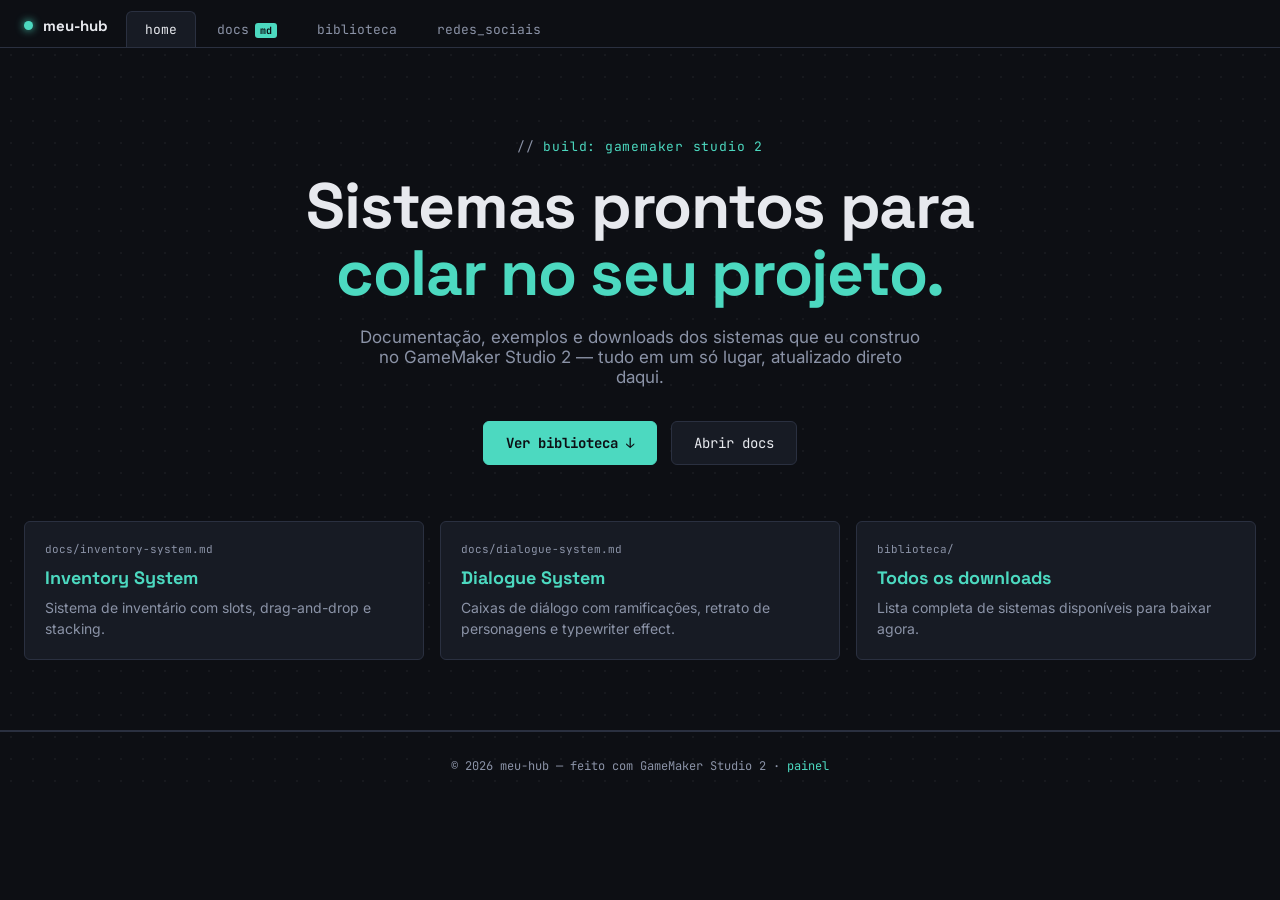
==== index.html @ 4438cae6 "Add files via upload" ====
<!DOCTYPE html>
<html lang="pt-br">
<head>
<meta charset="UTF-8">
<meta name="viewport" content="width=device-width, initial-scale=1.0">
<title>Hub de Sistemas — GameMaker Studio 2</title>
<meta name="description" content="Documentação, downloads e redes sociais de sistemas feitos em GameMaker Studio 2.">

<!-- ====== EDITE AQUI PARA CONFIGURAR O SEU SITE ======
     Troque o título, descrição e os cards abaixo pelos seus próprios sistemas.
==================================================== -->

<link rel="preconnect" href="https://fonts.googleapis.com">
<link href="https://fonts.googleapis.com/css2?family=Space+Grotesk:wght@500;700&family=Inter:wght@400;500;600&family=JetBrains+Mono:wght@400;500&display=swap" rel="stylesheet">
<link rel="stylesheet" href="style.css">
</head>
<body class="dot-grid">

<div class="topbar">
  <div class="brand"><span class="dot"></span> meu-hub</div>
  <div class="tabs">
    <a class="tab active" href="index.html">home</a>
    <a class="tab" href="docs.html">docs<span class="tag">md</span></a>
    <a class="tab" href="biblioteca.html">biblioteca</a>
    <a class="tab" href="social.html">redes_sociais</a>
  </div>
</div>

<section class="hero">
  <div class="hero-kicker">build: gamemaker studio 2</div>
  <h1>Sistemas prontos para<br><span class="accent">colar no seu projeto.</span></h1>
  <p>Documentação, exemplos e downloads dos sistemas que eu construo no GameMaker Studio 2 — tudo em um só lugar, atualizado direto daqui.</p>
  <div class="hero-actions">
    <a class="btn primary" href="biblioteca.html">Ver biblioteca ↓</a>
    <a class="btn" href="docs.html">Abrir docs</a>
  </div>

  <div class="grid-cards">
    <a class="card" href="docs.html#inventory-system">
      <div class="path">docs/inventory-system.md</div>
      <h3>Inventory System</h3>
      <p>Sistema de inventário com slots, drag-and-drop e stacking.</p>
    </a>
    <a class="card" href="docs.html#dialogue-system">
      <div class="path">docs/dialogue-system.md</div>
      <h3>Dialogue System</h3>
      <p>Caixas de diálogo com ramificações, retrato de personagens e typewriter effect.</p>
    </a>
    <a class="card" href="biblioteca.html">
      <div class="path">biblioteca/</div>
      <h3>Todos os downloads</h3>
      <p>Lista completa de sistemas disponíveis para baixar agora.</p>
    </a>
  </div>
</section>

<footer>© <span id="year"></span> meu-hub — feito com GameMaker Studio 2 · <a href="admin.html">painel</a></footer>
<script>document.getElementById('year').textContent = new Date().getFullYear();</script>
</body>
</html>
---- style.css ----
/* ============================================================
   TOKENS
   ============================================================ */
:root{
  --bg: #0D0F14;
  --surface: #171B24;
  --surface-2: #1F2430;
  --border: #2A3040;
  --text: #E7E9EE;
  --text-muted: #8B93A7;
  --accent: #4CD9C0;      /* teal - ação principal / links */
  --accent-2: #FFB454;    /* âmbar - download / CTA */
  --danger: #FF6B6B;

  --font-display: "Space Grotesk", sans-serif;
  --font-body: "Inter", sans-serif;
  --font-mono: "JetBrains Mono", monospace;

  --radius: 6px;
  --grid-dot: rgba(255,255,255,0.045);
}

*{ box-sizing: border-box; }

html,body{
  margin:0; padding:0;
  background: var(--bg);
  color: var(--text);
  font-family: var(--font-body);
  scroll-behavior: smooth;
}

a{ color: var(--accent); text-decoration:none; }
a:hover{ text-decoration: underline; }

/* fundo em grade de pontos, referência ao editor de "rooms" do GameMaker */
.dot-grid{
  background-image: radial-gradient(var(--grid-dot) 1px, transparent 1px);
  background-size: 22px 22px;
}

::selection{ background: var(--accent); color: #0D0F14; }

:focus-visible{
  outline: 2px solid var(--accent);
  outline-offset: 2px;
}

/* ============================================================
   TOPBAR — abas de editor
   ============================================================ */
.topbar{
  position: sticky; top:0; z-index: 50;
  display:flex; align-items:center; gap: 4px;
  padding: 10px 20px 0 20px;
  background: var(--bg);
  border-bottom: 1px solid var(--border);
}
.brand{
  display:flex; align-items:center; gap:10px;
  font-family: var(--font-display);
  font-weight: 700;
  font-size: 15px;
  color: var(--text);
  padding: 6px 14px 12px 4px;
  white-space: nowrap;
}
.brand .dot{
  width:9px; height:9px; border-radius:50%;
  background: var(--accent);
  box-shadow: 0 0 8px var(--accent);
  flex-shrink:0;
}
.tabs{
  display:flex; gap: 2px; flex:1; overflow-x:auto;
}
.tab{
  font-family: var(--font-mono);
  font-size: 13px;
  color: var(--text-muted);
  background: transparent;
  padding: 9px 18px;
  border: 1px solid transparent;
  border-bottom: none;
  border-radius: var(--radius) var(--radius) 0 0;
  cursor:pointer;
  white-space:nowrap;
}
.tab:hover{ color: var(--text); text-decoration:none; }
.tab.active{
  color: var(--text);
  background: var(--surface);
  border-color: var(--border);
}
.tab .tag{
  font-size: 10px;
  color: var(--bg);
  background: var(--accent);
  padding: 1px 5px;
  border-radius: 3px;
  margin-left: 6px;
  font-weight:700;
}

/* ============================================================
   LAYOUT GERAL
   ============================================================ */
.page{
  max-width: 1180px;
  margin: 0 auto;
  padding: 48px 24px 90px 24px;
}

/* ---- HERO (home) ---- */
.hero{
  padding: 90px 24px 70px 24px;
  text-align:center;
  border-bottom: 1px solid var(--border);
  position: relative;
}
.hero-kicker{
  font-family: var(--font-mono);
  color: var(--accent);
  font-size: 13px;
  letter-spacing: 0.06em;
  margin-bottom: 18px;
}
.hero-kicker::before{ content: "// "; color: var(--text-muted); }
.hero h1{
  font-family: var(--font-display);
  font-size: clamp(34px, 6vw, 64px);
  line-height: 1.05;
  margin: 0 0 20px 0;
  letter-spacing: -0.02em;
}
.hero h1 .accent{ color: var(--accent); }
.hero p{
  color: var(--text-muted);
  font-size: 17px;
  max-width: 560px;
  margin: 0 auto 34px auto;
}
.hero-actions{ display:flex; gap:14px; justify-content:center; flex-wrap:wrap; }

.btn{
  font-family: var(--font-mono);
  font-size: 14px;
  padding: 12px 22px;
  border-radius: var(--radius);
  border: 1px solid var(--border);
  background: var(--surface);
  color: var(--text);
  cursor:pointer;
  display:inline-flex; align-items:center; gap:8px;
}
.btn:hover{ text-decoration:none; border-color: var(--accent); color:var(--text); }
.btn.primary{
  background: var(--accent);
  color: #0D0F14;
  border-color: var(--accent);
  font-weight:700;
}
.btn.primary:hover{ opacity: 0.9; }

/* cards de sistemas na home */
.grid-cards{
  display:grid;
  grid-template-columns: repeat(auto-fit, minmax(230px, 1fr));
  gap: 16px;
  margin-top: 56px;
}
.card{
  background: var(--surface);
  border: 1px solid var(--border);
  border-radius: var(--radius);
  padding: 20px;
  text-align:left;
  transition: border-color .15s ease, transform .15s ease;
}
.card:hover{ border-color: var(--accent); transform: translateY(-2px); }
.card .path{
  font-family: var(--font-mono);
  font-size: 11px;
  color: var(--text-muted);
  margin-bottom: 10px;
}
.card h3{
  font-family: var(--font-display);
  margin: 0 0 8px 0;
  font-size: 18px;
}
.card p{
  color: var(--text-muted);
  font-size: 14px;
  margin: 0;
  line-height:1.5;
}

/* ============================================================
   DOCS — layout com sidebar tipo IDE
   ============================================================ */
.docs-layout{
  display:grid;
  grid-template-columns: 260px 1fr;
  min-height: calc(100vh - 53px);
}
.docs-sidebar{
  border-right: 1px solid var(--border);
  padding: 26px 18px;
}
.docs-sidebar-title{
  font-family: var(--font-mono);
  font-size: 11px;
  text-transform: uppercase;
  letter-spacing: .08em;
  color: var(--text-muted);
  margin-bottom: 14px;
}
.docs-search{
  width:100%;
  background: var(--surface);
  border:1px solid var(--border);
  border-radius: var(--radius);
  color: var(--text);
  padding: 9px 10px;
  font-family: var(--font-mono);
  font-size: 13px;
  margin-bottom: 18px;
}
.docs-search::placeholder{ color: var(--text-muted); }

.doc-item{
  display:flex; align-items:center; gap:8px;
  padding: 9px 10px;
  border-radius: var(--radius);
  color: var(--text-muted);
  font-size: 14px;
  cursor:pointer;
  border: 1px solid transparent;
}
.doc-item:hover{ background: var(--surface); color: var(--text); text-decoration:none; }
.doc-item.active{
  background: var(--surface-2);
  color: var(--text);
  border-color: var(--border);
}
.doc-item .dot{
  width:6px; height:6px; border-radius:50%;
  background: var(--text-muted);
  flex-shrink:0;
}
.doc-item.active .dot{ background: var(--accent); }

.docs-main{
  padding: 40px 56px;
  max-width: 860px;
}
.docs-empty{
  color: var(--text-muted);
  font-family: var(--font-mono);
  font-size: 14px;
}

/* conteúdo markdown renderizado */
.markdown-body h1{ font-family: var(--font-display); font-size: 34px; margin-top:0; }
.markdown-body h2{ font-family: var(--font-display); font-size: 24px; margin-top: 42px; border-top: 1px solid var(--border); padding-top: 28px; }
.markdown-body h3{ font-family: var(--font-display); font-size: 18px; }
.markdown-body p{ line-height: 1.7; color: var(--text); }
.markdown-body a{ color: var(--accent); }
.markdown-body code{
  font-family: var(--font-mono);
  background: var(--surface-2);
  padding: 2px 6px;
  border-radius: 4px;
  font-size: 13px;
  color: var(--accent-2);
}
.markdown-body pre{
  background: var(--surface);
  border: 1px solid var(--border);
  border-radius: var(--radius);
  padding: 16px;
  overflow-x:auto;
}
.markdown-body pre code{ background:none; padding:0; color: var(--text); }
.markdown-body img{ max-width:100%; border-radius: var(--radius); border:1px solid var(--border); }
.markdown-body ul, .markdown-body ol{ line-height: 1.8; }
.markdown-body blockquote{
  border-left: 3px solid var(--accent);
  margin: 0; padding: 4px 18px;
  color: var(--text-muted);
  background: var(--surface);
  border-radius: 0 var(--radius) var(--radius) 0;
}
.markdown-body table{ border-collapse: collapse; width:100%; }
.markdown-body th, .markdown-body td{
  border: 1px solid var(--border);
  padding: 8px 12px;
  text-align:left;
  font-size:14px;
}

/* ============================================================
   BIBLIOTECA
   ============================================================ */
.section-head{ margin-bottom: 36px; }
.section-head h1{ font-family: var(--font-display); font-size: 34px; margin: 0 0 8px 0; }
.section-head p{ color: var(--text-muted); margin:0; }

.lib-grid{
  display:grid;
  grid-template-columns: repeat(auto-fill, minmax(280px, 1fr));
  gap: 18px;
}
.lib-card{
  background: var(--surface);
  border: 1px solid var(--border);
  border-radius: var(--radius);
  padding: 22px;
  display:flex; flex-direction:column; gap: 12px;
}
.lib-card-top{ display:flex; justify-content:space-between; align-items:flex-start; gap: 10px; }
.lib-card h3{ font-family: var(--font-display); margin:0; font-size:19px; }
.version-tag{
  font-family: var(--font-mono);
  font-size: 11px;
  color: var(--accent-2);
  border: 1px solid var(--border);
  padding: 2px 8px;
  border-radius: 4px;
  white-space:nowrap;
}
.lib-card p{ color: var(--text-muted); font-size: 14px; line-height:1.6; margin:0; flex:1; }
.lib-card-footer{ display:flex; justify-content:space-between; align-items:center; gap:10px; }
.lib-meta{ font-family: var(--font-mono); font-size:11px; color: var(--text-muted); }

/* ============================================================
   REDES SOCIAIS
   ============================================================ */
.social-grid{
  display:grid;
  grid-template-columns: repeat(auto-fit, minmax(240px, 1fr));
  gap: 16px;
}
.social-card{
  background: var(--surface);
  border: 1px solid var(--border);
  border-radius: var(--radius);
  padding: 22px;
  display:flex; align-items:center; gap: 14px;
  transition: border-color .15s ease;
}
.social-card:hover{ border-color: var(--accent); text-decoration:none; }
.social-icon{
  width: 40px; height:40px;
  border-radius: 50%;
  background: var(--surface-2);
  display:flex; align-items:center; justify-content:center;
  font-family: var(--font-mono);
  color: var(--accent);
  flex-shrink:0;
  font-size:15px;
}
.social-card h3{ margin:0 0 3px 0; font-size:16px; color: var(--text); font-family: var(--font-body); font-weight:600;}
.social-card span{ font-size: 13px; color: var(--text-muted); font-family: var(--font-mono); }

/* ============================================================
   FOOTER
   ============================================================ */
footer{
  border-top: 1px solid var(--border);
  padding: 26px 24px;
  text-align:center;
  color: var(--text-muted);
  font-family: var(--font-mono);
  font-size: 12px;
}

/* ============================================================
   PAINEL (admin.html)
   ============================================================ */
.admin-box{
  background: var(--surface);
  border: 1px solid var(--border);
  border-radius: var(--radius);
  padding: 26px;
  margin-bottom: 24px;
}
.admin-box h2{
  font-family: var(--font-display);
  font-size: 19px;
  margin: 0 0 4px 0;
}
.admin-box .hint{
  color: var(--text-muted);
  font-size: 13px;
  margin: 0 0 20px 0;
  line-height: 1.6;
}
.field{ margin-bottom: 16px; }
.field label{
  display:block;
  font-family: var(--font-mono);
  font-size: 12px;
  color: var(--text-muted);
  margin-bottom: 6px;
}
.field input, .field textarea{
  width: 100%;
  background: var(--surface-2);
  border: 1px solid var(--border);
  border-radius: var(--radius);
  color: var(--text);
  padding: 10px 12px;
  font-family: var(--font-body);
  font-size: 14px;
}
.field textarea{ font-family: var(--font-mono); font-size: 13px; min-height: 160px; resize: vertical; }
.field input:focus, .field textarea:focus{ outline: none; border-color: var(--accent); }
.field-row{ display:grid; grid-template-columns: 1fr 1fr; gap: 14px; }
@media (max-width: 600px){ .field-row{ grid-template-columns: 1fr; } }

.status-msg{
  font-family: var(--font-mono);
  font-size: 13px;
  padding: 10px 14px;
  border-radius: var(--radius);
  margin-top: 14px;
  display:none;
}
.status-msg.show{ display:block; }
.status-msg.ok{ background: rgba(76,217,192,0.12); color: var(--accent); border: 1px solid var(--accent); }
.status-msg.err{ background: rgba(255,107,107,0.12); color: var(--danger); border: 1px solid var(--danger); }
.status-msg.loading{ background: var(--surface-2); color: var(--text-muted); border: 1px solid var(--border); }

.config-state{
  display:inline-flex; align-items:center; gap:6px;
  font-family: var(--font-mono); font-size: 12px; color: var(--text-muted);
  margin-bottom: 16px;
}
.config-state .dot{ width:7px; height:7px; border-radius:50%; background: var(--danger); }
.config-state.ready .dot{ background: var(--accent); }

.published-list{ display:flex; flex-direction:column; gap:10px; }
.published-item{
  display:flex; justify-content:space-between; align-items:center;
  background: var(--surface-2);
  border: 1px solid var(--border);
  border-radius: var(--radius);
  padding: 12px 16px;
}
.published-item .info{ display:flex; flex-direction:column; gap:2px; }
.published-item .info b{ font-size:14px; }
.published-item .info span{ font-family: var(--font-mono); font-size:11px; color: var(--text-muted); }
.published-item button{
  font-family: var(--font-mono);
  font-size: 12px;
  background: transparent;
  color: var(--danger);
  border: 1px solid var(--danger);
  border-radius: var(--radius);
  padding: 6px 12px;
  cursor: pointer;
}
.published-item button:hover{ background: var(--danger); color: #fff; }

.steps-list{ padding-left: 20px; color: var(--text-muted); font-size: 14px; line-height: 1.9; }
.steps-list code{
  font-family: var(--font-mono);
  background: var(--surface-2);
  padding: 1px 6px;
  border-radius: 4px;
  color: var(--accent-2);
  font-size: 12.5px;
}

/* ============================================================
   RESPONSIVO
   ============================================================ */
@media (max-width: 760px){
  .docs-layout{ grid-template-columns: 1fr; }
  .docs-sidebar{ border-right:none; border-bottom:1px solid var(--border); }
  .docs-main{ padding: 30px 22px; }
  .hero{ padding: 60px 18px 46px 18px; }
}

@media (prefers-reduced-motion: reduce){
  html{ scroll-behavior:auto; }
}
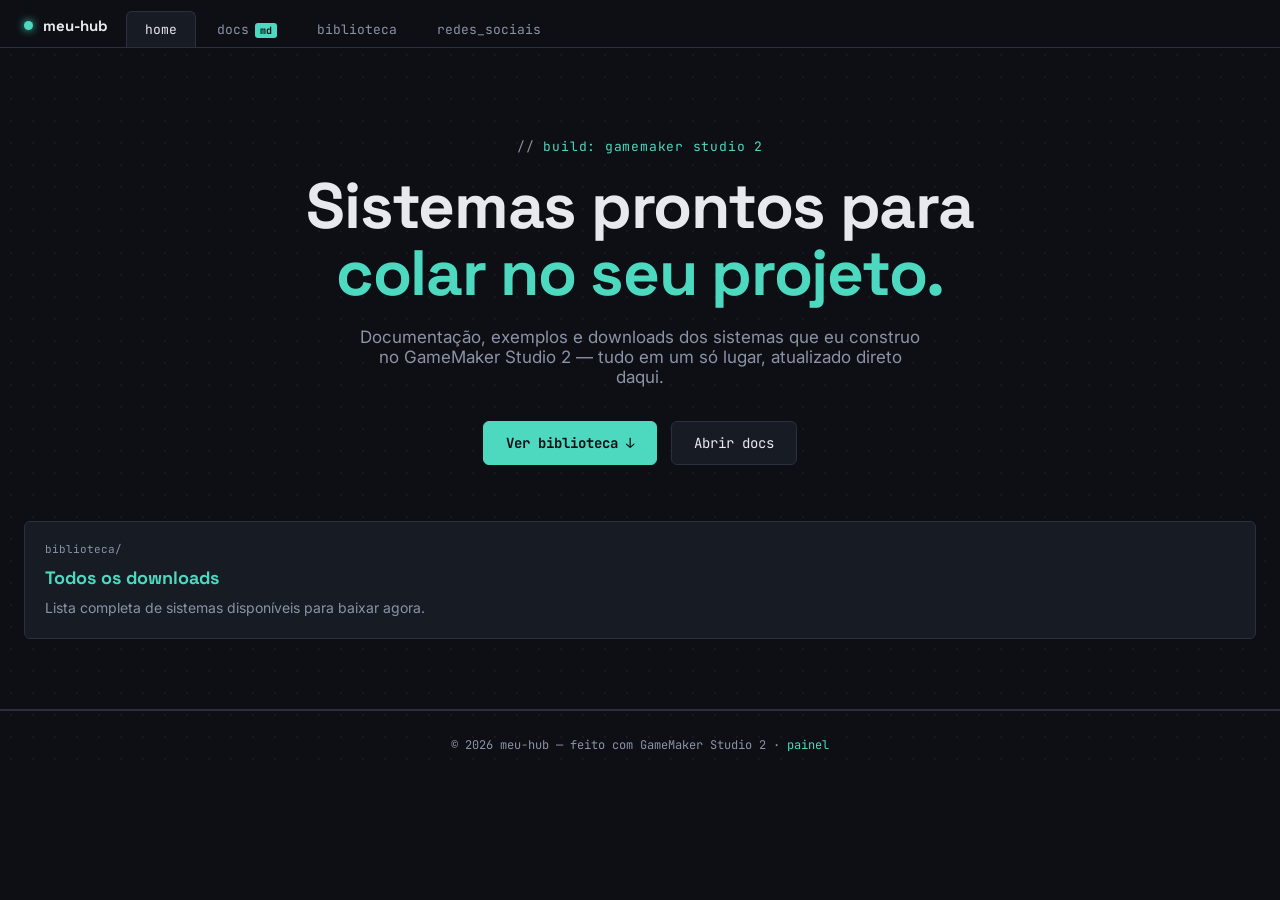
==== commit 4e923f66: "Remove inventory and dialogue system cards Removed inventory and dialogue system cards from the grid" ====
--- a/index.html
+++ b/index.html
@@ -36,16 +36,6 @@
   </div>
 
   <div class="grid-cards">
-    <a class="card" href="docs.html#inventory-system">
-      <div class="path">docs/inventory-system.md</div>
-      <h3>Inventory System</h3>
-      <p>Sistema de inventário com slots, drag-and-drop e stacking.</p>
-    </a>
-    <a class="card" href="docs.html#dialogue-system">
-      <div class="path">docs/dialogue-system.md</div>
-      <h3>Dialogue System</h3>
-      <p>Caixas de diálogo com ramificações, retrato de personagens e typewriter effect.</p>
-    </a>
     <a class="card" href="biblioteca.html">
       <div class="path">biblioteca/</div>
       <h3>Todos os downloads</h3>
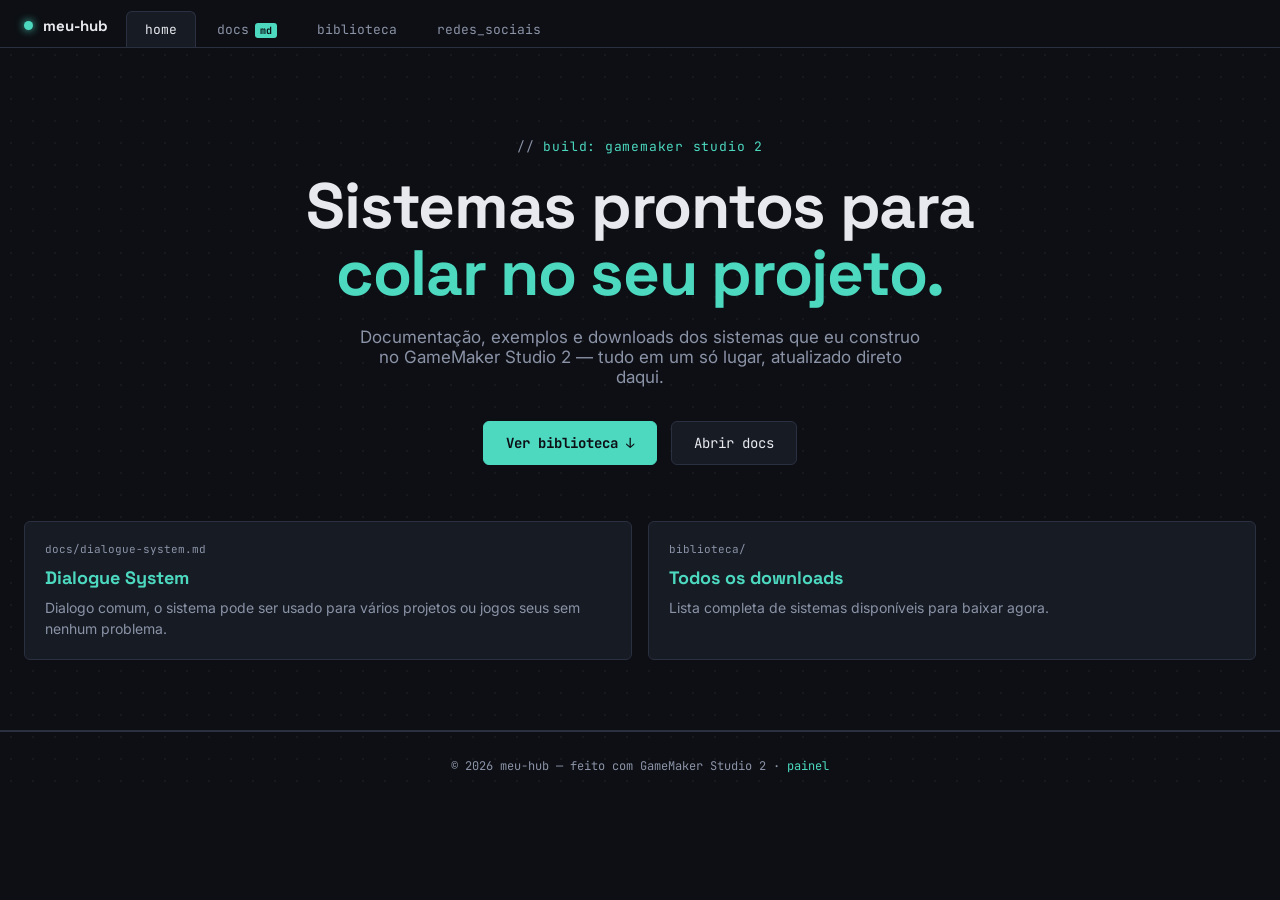
==== commit a2099b59: "Update index.html" ====
--- a/index.html
+++ b/index.html
@@ -36,6 +36,11 @@
   </div>
 
   <div class="grid-cards">
+     <a class="card" href="docs.html#dialogue-system">
+      <div class="path">docs/dialogue-system.md</div>
+      <h3>Dialogue System</h3>
+      <p>Dialogo comum, o sistema pode ser usado para vários projetos ou jogos seus sem nenhum problema.</p>
+    </a>
     <a class="card" href="biblioteca.html">
       <div class="path">biblioteca/</div>
       <h3>Todos os downloads</h3>
